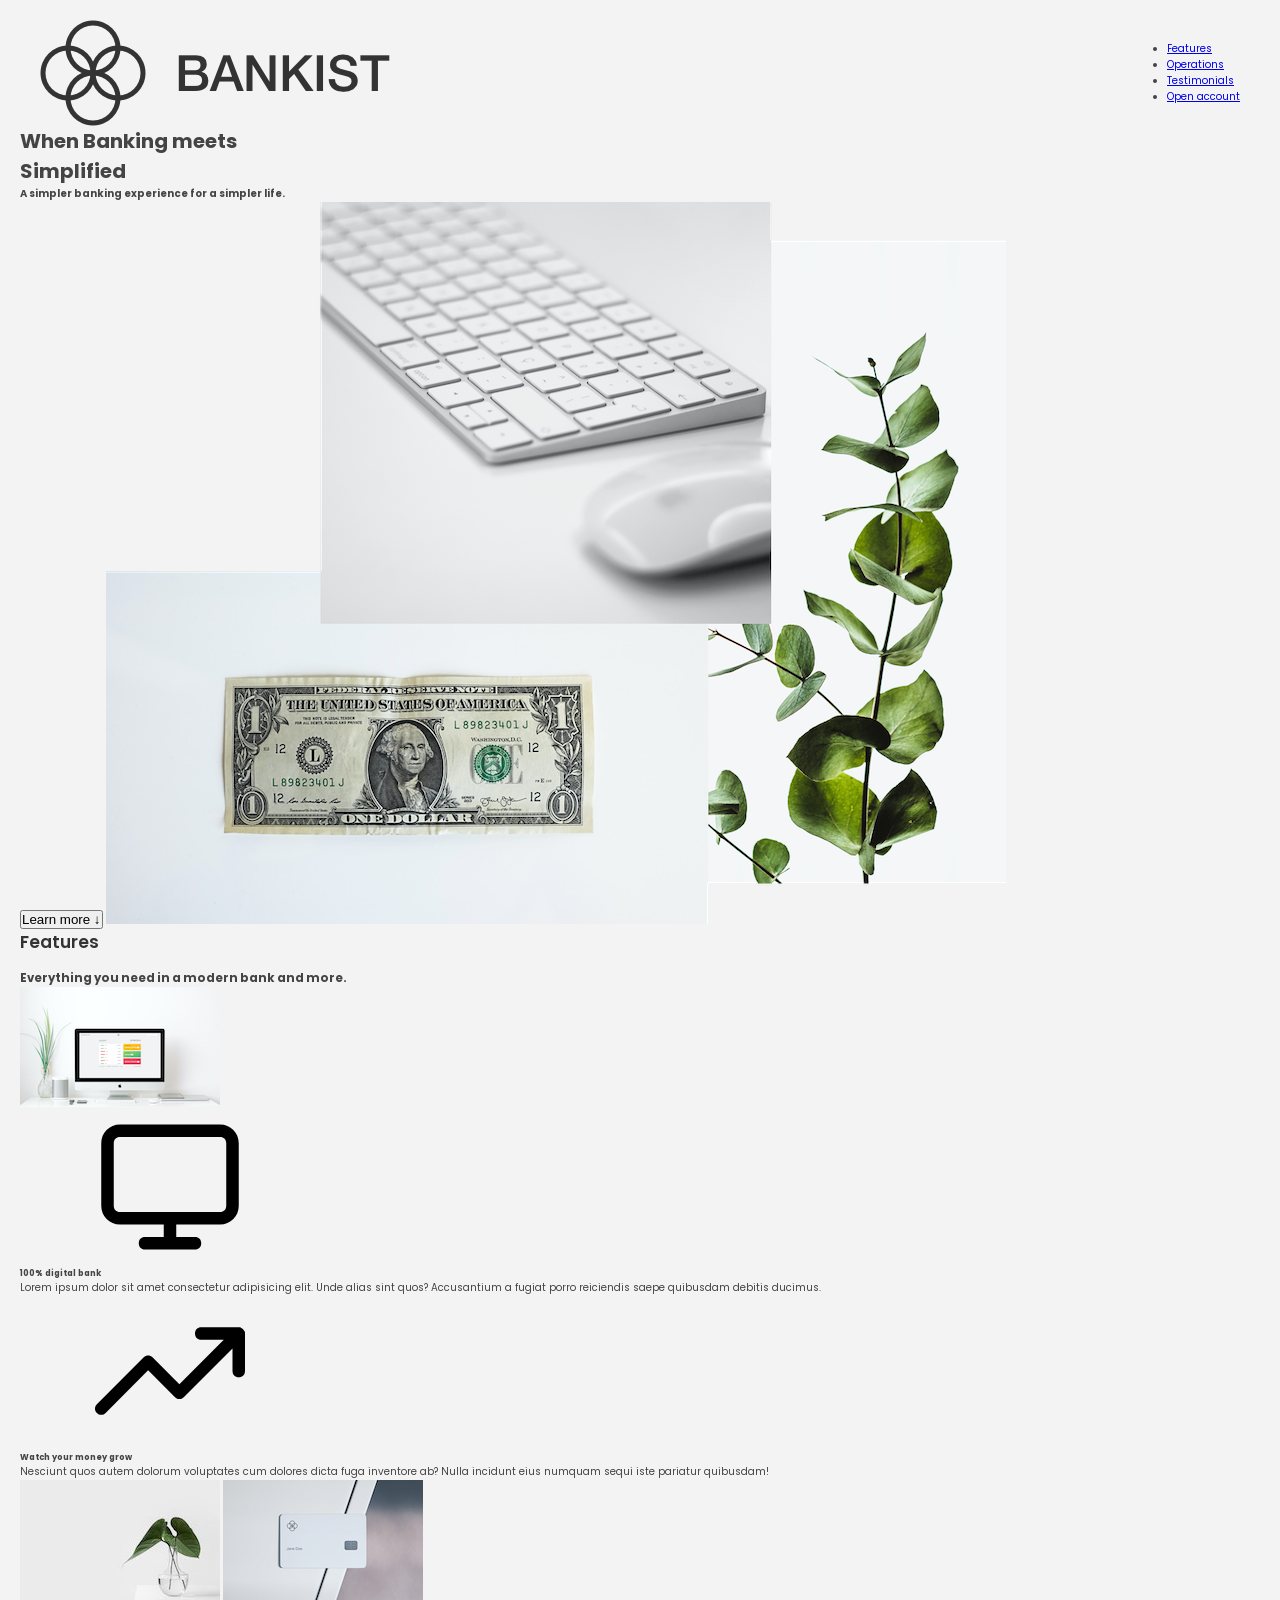
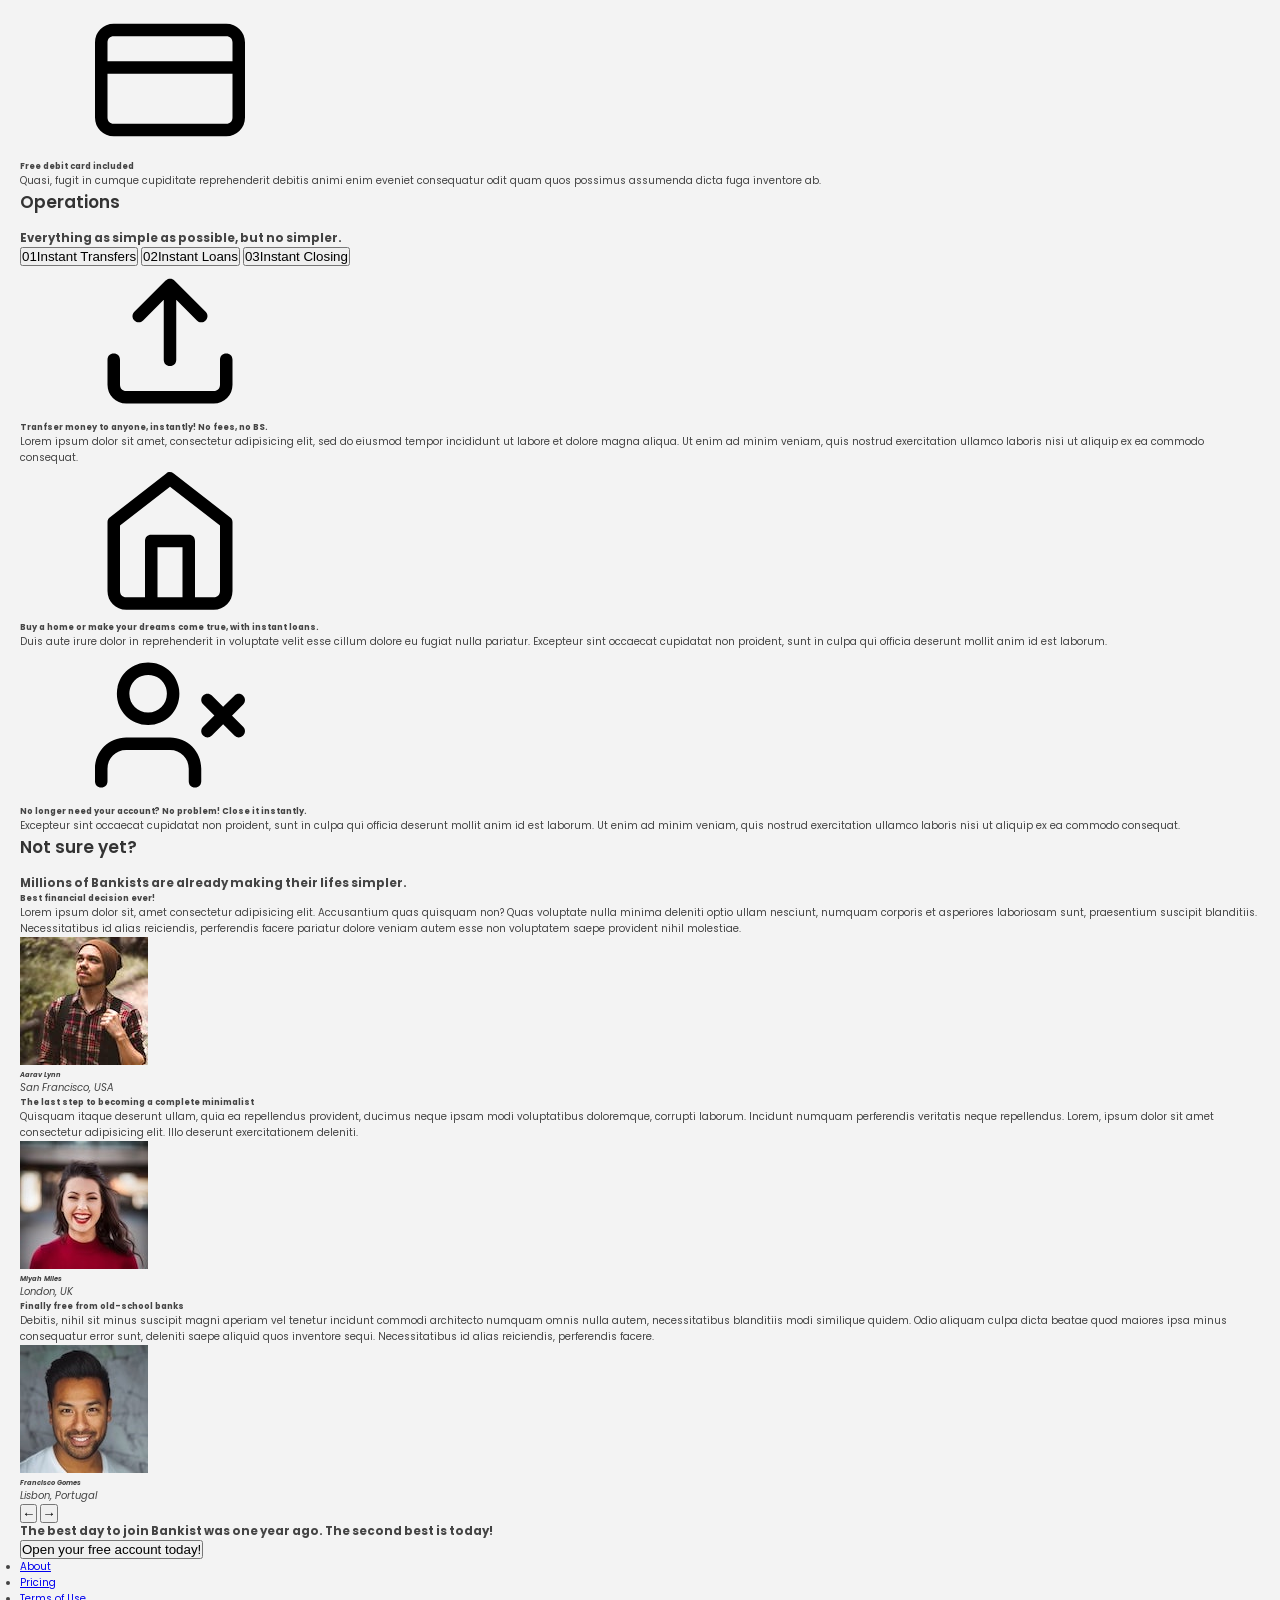
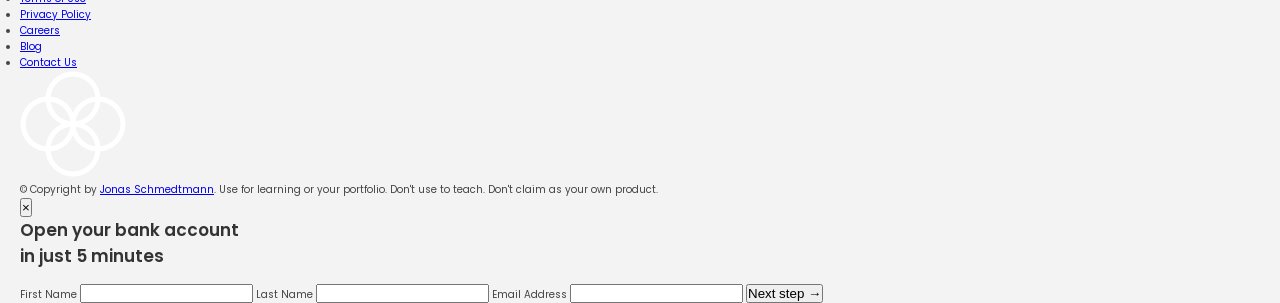
==== index.html @ 1730e64a "Landing Page generated" ====
<!DOCTYPE html>
<html lang="en">
    <head>
        <meta charset="UTF-8" />
        <meta name="viewport" content="width=device-width, initial-scale=1.0" />
        <meta http-equiv="X-UA-Compatible" content="ie=edge" />
        <link rel="shortcut icon" type="image/png" href="img/icon.png" />

        <link
            href="https://fonts.googleapis.com/css?family=Poppins:300,400,500,600&display=swap"
            rel="stylesheet"
        />
        <link rel="stylesheet" href="style.css" />
        <title>Bankist | Banking, Simplified</title>
        <script defer src="script.js"></script>
    </head>
    <body>
        <header class="header">
            <nav class="nav">
                <img
                    src="img/logo.png"
                    alt="Bankist logo"
                    class="nav__logo"
                    id="logo"
                />
                <ul class="nav__links">
                    <li class="nav__item">
                        <a class="nav__link" href="#section--1">Features</a>
                    </li>
                    <li class="nav__item">
                        <a class="nav__link" href="#section--2">Operations</a>
                    </li>
                    <li class="nav__item">
                        <a class="nav__link" href="#section--3">Testimonials</a>
                    </li>
                    <li class="nav__item">
                        <a
                            class="nav__link nav__link--btn btn--show-modal"
                            href="#"
                            >Open account</a
                        >
                    </li>
                </ul>
            </nav>

            <div class="header__title">
                <h1>
                    When
                    <!-- Green highlight effect -->
                    <span class="highlight">Banking</span>
                    meets<br />
                    <span class="highlight">Simplified</span>
                </h1>
                <h4>A simpler banking experience for a simpler life.</h4>
                <button class="btn--text btn--scroll-to">
                    Learn more &DownArrow;
                </button>
                <img
                    src="img/hero.png"
                    class="header__img"
                    alt="Minimalist bank items"
                />
            </div>
        </header>

        <section class="section" id="section--1">
            <div class="section__title">
                <h2 class="section__description">Features</h2>
                <h3 class="section__header">
                    Everything you need in a modern bank and more.
                </h3>
            </div>

            <div class="features">
                <img
                    src="img/digital-lazy.jpg"
                    data-src="img/digital.jpg"
                    alt="Computer"
                    class="features__img lazy-img"
                />
                <div class="features__feature">
                    <div class="features__icon">
                        <svg>
                            <use xlink:href="img/icons.svg#icon-monitor"></use>
                        </svg>
                    </div>
                    <h5 class="features__header">100% digital bank</h5>
                    <p>
                        Lorem ipsum dolor sit amet consectetur adipisicing elit.
                        Unde alias sint quos? Accusantium a fugiat porro
                        reiciendis saepe quibusdam debitis ducimus.
                    </p>
                </div>

                <div class="features__feature">
                    <div class="features__icon">
                        <svg>
                            <use
                                xlink:href="img/icons.svg#icon-trending-up"
                            ></use>
                        </svg>
                    </div>
                    <h5 class="features__header">Watch your money grow</h5>
                    <p>
                        Nesciunt quos autem dolorum voluptates cum dolores dicta
                        fuga inventore ab? Nulla incidunt eius numquam sequi
                        iste pariatur quibusdam!
                    </p>
                </div>
                <img
                    src="img/grow-lazy.jpg"
                    data-src="img/grow.jpg"
                    alt="Plant"
                    class="features__img lazy-img"
                />

                <img
                    src="img/card-lazy.jpg"
                    data-src="img/card.jpg"
                    alt="Credit card"
                    class="features__img lazy-img"
                />
                <div class="features__feature">
                    <div class="features__icon">
                        <svg>
                            <use
                                xlink:href="img/icons.svg#icon-credit-card"
                            ></use>
                        </svg>
                    </div>
                    <h5 class="features__header">Free debit card included</h5>
                    <p>
                        Quasi, fugit in cumque cupiditate reprehenderit debitis
                        animi enim eveniet consequatur odit quam quos possimus
                        assumenda dicta fuga inventore ab.
                    </p>
                </div>
            </div>
        </section>

        <section class="section" id="section--2">
            <div class="section__title">
                <h2 class="section__description">Operations</h2>
                <h3 class="section__header">
                    Everything as simple as possible, but no simpler.
                </h3>
            </div>

            <div class="operations">
                <div class="operations__tab-container">
                    <button
                        class="btn operations__tab operations__tab--1 operations__tab--active"
                        data-tab="1"
                    >
                        <span>01</span>Instant Transfers
                    </button>
                    <button
                        class="btn operations__tab operations__tab--2"
                        data-tab="2"
                    >
                        <span>02</span>Instant Loans
                    </button>
                    <button
                        class="btn operations__tab operations__tab--3"
                        data-tab="3"
                    >
                        <span>03</span>Instant Closing
                    </button>
                </div>
                <div
                    class="operations__content operations__content--1 operations__content--active"
                >
                    <div class="operations__icon operations__icon--1">
                        <svg>
                            <use xlink:href="img/icons.svg#icon-upload"></use>
                        </svg>
                    </div>
                    <h5 class="operations__header">
                        Tranfser money to anyone, instantly! No fees, no BS.
                    </h5>
                    <p>
                        Lorem ipsum dolor sit amet, consectetur adipisicing
                        elit, sed do eiusmod tempor incididunt ut labore et
                        dolore magna aliqua. Ut enim ad minim veniam, quis
                        nostrud exercitation ullamco laboris nisi ut aliquip ex
                        ea commodo consequat.
                    </p>
                </div>

                <div class="operations__content operations__content--2">
                    <div class="operations__icon operations__icon--2">
                        <svg>
                            <use xlink:href="img/icons.svg#icon-home"></use>
                        </svg>
                    </div>
                    <h5 class="operations__header">
                        Buy a home or make your dreams come true, with instant
                        loans.
                    </h5>
                    <p>
                        Duis aute irure dolor in reprehenderit in voluptate
                        velit esse cillum dolore eu fugiat nulla pariatur.
                        Excepteur sint occaecat cupidatat non proident, sunt in
                        culpa qui officia deserunt mollit anim id est laborum.
                    </p>
                </div>

                <div class="operations__content operations__content--3">
                    <div class="operations__icon operations__icon--3">
                        <svg>
                            <use xlink:href="img/icons.svg#icon-user-x"></use>
                        </svg>
                    </div>
                    <h5 class="operations__header">
                        No longer need your account? No problem! Close it
                        instantly.
                    </h5>
                    <p>
                        Excepteur sint occaecat cupidatat non proident, sunt in
                        culpa qui officia deserunt mollit anim id est laborum.
                        Ut enim ad minim veniam, quis nostrud exercitation
                        ullamco laboris nisi ut aliquip ex ea commodo consequat.
                    </p>
                </div>
            </div>
        </section>

        <section class="section" id="section--3">
            <div class="section__title section__title--testimonials">
                <h2 class="section__description">Not sure yet?</h2>
                <h3 class="section__header">
                    Millions of Bankists are already making their lifes simpler.
                </h3>
            </div>

            <div class="slider">
                <div class="slide slide--1">
                    <div class="testimonial">
                        <h5 class="testimonial__header">
                            Best financial decision ever!
                        </h5>
                        <blockquote class="testimonial__text">
                            Lorem ipsum dolor sit, amet consectetur adipisicing
                            elit. Accusantium quas quisquam non? Quas voluptate
                            nulla minima deleniti optio ullam nesciunt, numquam
                            corporis et asperiores laboriosam sunt, praesentium
                            suscipit blanditiis. Necessitatibus id alias
                            reiciendis, perferendis facere pariatur dolore
                            veniam autem esse non voluptatem saepe provident
                            nihil molestiae.
                        </blockquote>
                        <address class="testimonial__author">
                            <img
                                src="img/user-1.jpg"
                                alt=""
                                class="testimonial__photo"
                            />
                            <h6 class="testimonial__name">Aarav Lynn</h6>
                            <p class="testimonial__location">
                                San Francisco, USA
                            </p>
                        </address>
                    </div>
                </div>

                <div class="slide slide--2">
                    <div class="testimonial">
                        <h5 class="testimonial__header">
                            The last step to becoming a complete minimalist
                        </h5>
                        <blockquote class="testimonial__text">
                            Quisquam itaque deserunt ullam, quia ea repellendus
                            provident, ducimus neque ipsam modi voluptatibus
                            doloremque, corrupti laborum. Incidunt numquam
                            perferendis veritatis neque repellendus. Lorem,
                            ipsum dolor sit amet consectetur adipisicing elit.
                            Illo deserunt exercitationem deleniti.
                        </blockquote>
                        <address class="testimonial__author">
                            <img
                                src="img/user-2.jpg"
                                alt=""
                                class="testimonial__photo"
                            />
                            <h6 class="testimonial__name">Miyah Miles</h6>
                            <p class="testimonial__location">London, UK</p>
                        </address>
                    </div>
                </div>

                <div class="slide slide--3">
                    <div class="testimonial">
                        <h5 class="testimonial__header">
                            Finally free from old-school banks
                        </h5>
                        <blockquote class="testimonial__text">
                            Debitis, nihil sit minus suscipit magni aperiam vel
                            tenetur incidunt commodi architecto numquam omnis
                            nulla autem, necessitatibus blanditiis modi
                            similique quidem. Odio aliquam culpa dicta beatae
                            quod maiores ipsa minus consequatur error sunt,
                            deleniti saepe aliquid quos inventore sequi.
                            Necessitatibus id alias reiciendis, perferendis
                            facere.
                        </blockquote>
                        <address class="testimonial__author">
                            <img
                                src="img/user-3.jpg"
                                alt=""
                                class="testimonial__photo"
                            />
                            <h6 class="testimonial__name">Francisco Gomes</h6>
                            <p class="testimonial__location">
                                Lisbon, Portugal
                            </p>
                        </address>
                    </div>
                </div>

                <!-- <div class="slide"><img src="img/img-1.jpg" alt="Photo 1" /></div>
        <div class="slide"><img src="img/img-2.jpg" alt="Photo 2" /></div>
        <div class="slide"><img src="img/img-3.jpg" alt="Photo 3" /></div>
        <div class="slide"><img src="img/img-4.jpg" alt="Photo 4" /></div> -->
                <button class="slider__btn slider__btn--left">&larr;</button>
                <button class="slider__btn slider__btn--right">&rarr;</button>
                <div class="dots"></div>
            </div>
        </section>

        <section class="section section--sign-up">
            <div class="section__title">
                <h3 class="section__header">
                    The best day to join Bankist was one year ago. The second
                    best is today!
                </h3>
            </div>
            <button class="btn btn--show-modal">
                Open your free account today!
            </button>
        </section>

        <footer class="footer">
            <ul class="footer__nav">
                <li class="footer__item">
                    <a class="footer__link" href="#">About</a>
                </li>
                <li class="footer__item">
                    <a class="footer__link" href="#">Pricing</a>
                </li>
                <li class="footer__item">
                    <a class="footer__link" href="#">Terms of Use</a>
                </li>
                <li class="footer__item">
                    <a class="footer__link" href="#">Privacy Policy</a>
                </li>
                <li class="footer__item">
                    <a class="footer__link" href="#">Careers</a>
                </li>
                <li class="footer__item">
                    <a class="footer__link" href="#">Blog</a>
                </li>
                <li class="footer__item">
                    <a class="footer__link" href="#">Contact Us</a>
                </li>
            </ul>
            <img src="img/icon.png" alt="Logo" class="footer__logo" />
            <p class="footer__copyright">
                &copy; Copyright by
                <a
                    class="footer__link twitter-link"
                    target="_blank"
                    href="https://twitter.com/jonasschmedtman"
                    >Jonas Schmedtmann</a
                >. Use for learning or your portfolio. Don't use to teach. Don't
                claim as your own product.
            </p>
        </footer>

        <div class="modal hidden">
            <button class="btn--close-modal">&times;</button>
            <h2 class="modal__header">
                Open your bank account <br />
                in just <span class="highlight">5 minutes</span>
            </h2>
            <form class="modal__form">
                <label>First Name</label>
                <input type="text" />
                <label>Last Name</label>
                <input type="text" />
                <label>Email Address</label>
                <input type="email" />
                <button class="btn">Next step &rarr;</button>
            </form>
        </div>
        <div class="overlay hidden"></div>
    </body>
</html>
---- style.css ----
* {
    margin: 0;
    padding: 0;
    box-sizing: inherit;
}

html {
    font-size: 62.5%;
    box-sizing: border-box;
}

body {
    font-family: "Poppins", sans-serif;
    color: #444;
    background-color: #f3f3f3;
    height: 100vh;
    padding: 2rem;
}

nav {
    display: flex;
    justify-content: space-between;
    align-items: center;
    padding: 0 2rem;
}

.welcome {
    font-size: 1.9rem;
    font-weight: 500;
}

.logo {
    height: 5.25rem;
}

.login {
    display: flex;
}

.login__input {
    border: none;
    padding: 0.5rem 2rem;
    font-size: 1.6rem;
    font-family: inherit;
    text-align: center;
    width: 12rem;
    border-radius: 10rem;
    margin-right: 1rem;
    color: inherit;
    border: 1px solid #fff;
    transition: all 0.3s;
}

.login__input:focus {
    outline: none;
    border: 1px solid #ccc;
}

.login__input::placeholder {
    color: #bbb;
}

.login__btn {
    border: none;
    background: none;
    font-size: 2.2rem;
    color: inherit;
    cursor: pointer;
    transition: all 0.3s;
}

.login__btn:hover,
.login__btn:focus,
.btn--sort:hover,
.btn--sort:focus {
    outline: none;
    color: #777;
}

/* MAIN */
.app {
    position: relative;
    max-width: 100rem;
    margin: 4rem auto;
    display: grid;
    grid-template-columns: 4fr 3fr;
    grid-template-rows: auto repeat(3, 15rem) auto;
    gap: 2rem;

    /* NOTE This creates the fade in/out anumation */
    opacity: 0;
    transition: all 1s;
}

.balance {
    grid-column: 1 / span 2;
    display: flex;
    align-items: flex-end;
    justify-content: space-between;
    margin-bottom: 2rem;
}

.balance__label {
    font-size: 2.2rem;
    font-weight: 500;
    margin-bottom: -0.2rem;
}

.balance__date {
    font-size: 1.4rem;
    color: #888;
}

.balance__value {
    font-size: 4.5rem;
    font-weight: 400;
}

/* MOVEMENTS */
.movements {
    grid-row: 2 / span 3;
    background-color: #fff;
    border-radius: 1rem;
    overflow: scroll;
}

.movements__row {
    padding: 2.25rem 4rem;
    display: flex;
    align-items: center;
    border-bottom: 1px solid #eee;
}

.movements__type {
    font-size: 1.1rem;
    text-transform: uppercase;
    font-weight: 500;
    color: #fff;
    padding: 0.1rem 1rem;
    border-radius: 10rem;
    margin-right: 2rem;
}

.movements__date {
    font-size: 1.1rem;
    text-transform: uppercase;
    font-weight: 500;
    color: #666;
}

.movements__type--deposit {
    background-image: linear-gradient(to top left, #39b385, #9be15d);
}

.movements__type--withdrawal {
    background-image: linear-gradient(to top left, #e52a5a, #ff585f);
}

.movements__value {
    font-size: 1.7rem;
    margin-left: auto;
}

/* SUMMARY */
.summary {
    grid-row: 5 / 6;
    display: flex;
    align-items: baseline;
    padding: 0 0.3rem;
    margin-top: 1rem;
}

.summary__label {
    font-size: 1.2rem;
    font-weight: 500;
    text-transform: uppercase;
    margin-right: 0.8rem;
}

.summary__value {
    font-size: 2.2rem;
    margin-right: 2.5rem;
}

.summary__value--in,
.summary__value--interest {
    color: #66c873;
}

.summary__value--out {
    color: #f5465d;
}

.btn--sort {
    margin-left: auto;
    border: none;
    background: none;
    font-size: 1.3rem;
    font-weight: 500;
    cursor: pointer;
}

/* OPERATIONS */
.operation {
    border-radius: 1rem;
    padding: 3rem 4rem;
    color: #333;
}

.operation--transfer {
    background-image: linear-gradient(to top left, #ffb003, #ffcb03);
}

.operation--loan {
    background-image: linear-gradient(to top left, #39b385, #9be15d);
}

.operation--close {
    background-image: linear-gradient(to top left, #e52a5a, #ff585f);
}

h2 {
    margin-bottom: 1.5rem;
    font-size: 1.7rem;
    font-weight: 600;
    color: #333;
}

.form {
    display: grid;
    grid-template-columns: 2.5fr 2.5fr 1fr;
    grid-template-rows: auto auto;
    gap: 0.4rem 1rem;
}

/* Exceptions for interst */
.form.form--loan {
    grid-template-columns: 2.5fr 1fr 2.5fr;
}
.form__label--loan {
    grid-row: 2;
}
/* End exceptions */

.form__input {
    width: 100%;
    border: none;
    background-color: rgba(255, 255, 255, 0.4);
    font-family: inherit;
    font-size: 1.5rem;
    text-align: center;
    color: #333;
    padding: 0.3rem 1rem;
    border-radius: 0.7rem;
    transition: all 0.3s;
}

.form__input:focus {
    outline: none;
    background-color: rgba(255, 255, 255, 0.6);
}

.form__label {
    font-size: 1.3rem;
    text-align: center;
}

.form__btn {
    border: none;
    border-radius: 0.7rem;
    font-size: 1.8rem;
    background-color: #fff;
    cursor: pointer;
    transition: all 0.3s;
}

.form__btn:focus {
    outline: none;
    background-color: rgba(255, 255, 255, 0.8);
}

.logout-timer {
    padding: 0 0.3rem;
    margin-top: 1.9rem;
    text-align: right;
    font-size: 1.25rem;
}

.timer {
    font-weight: 600;
}
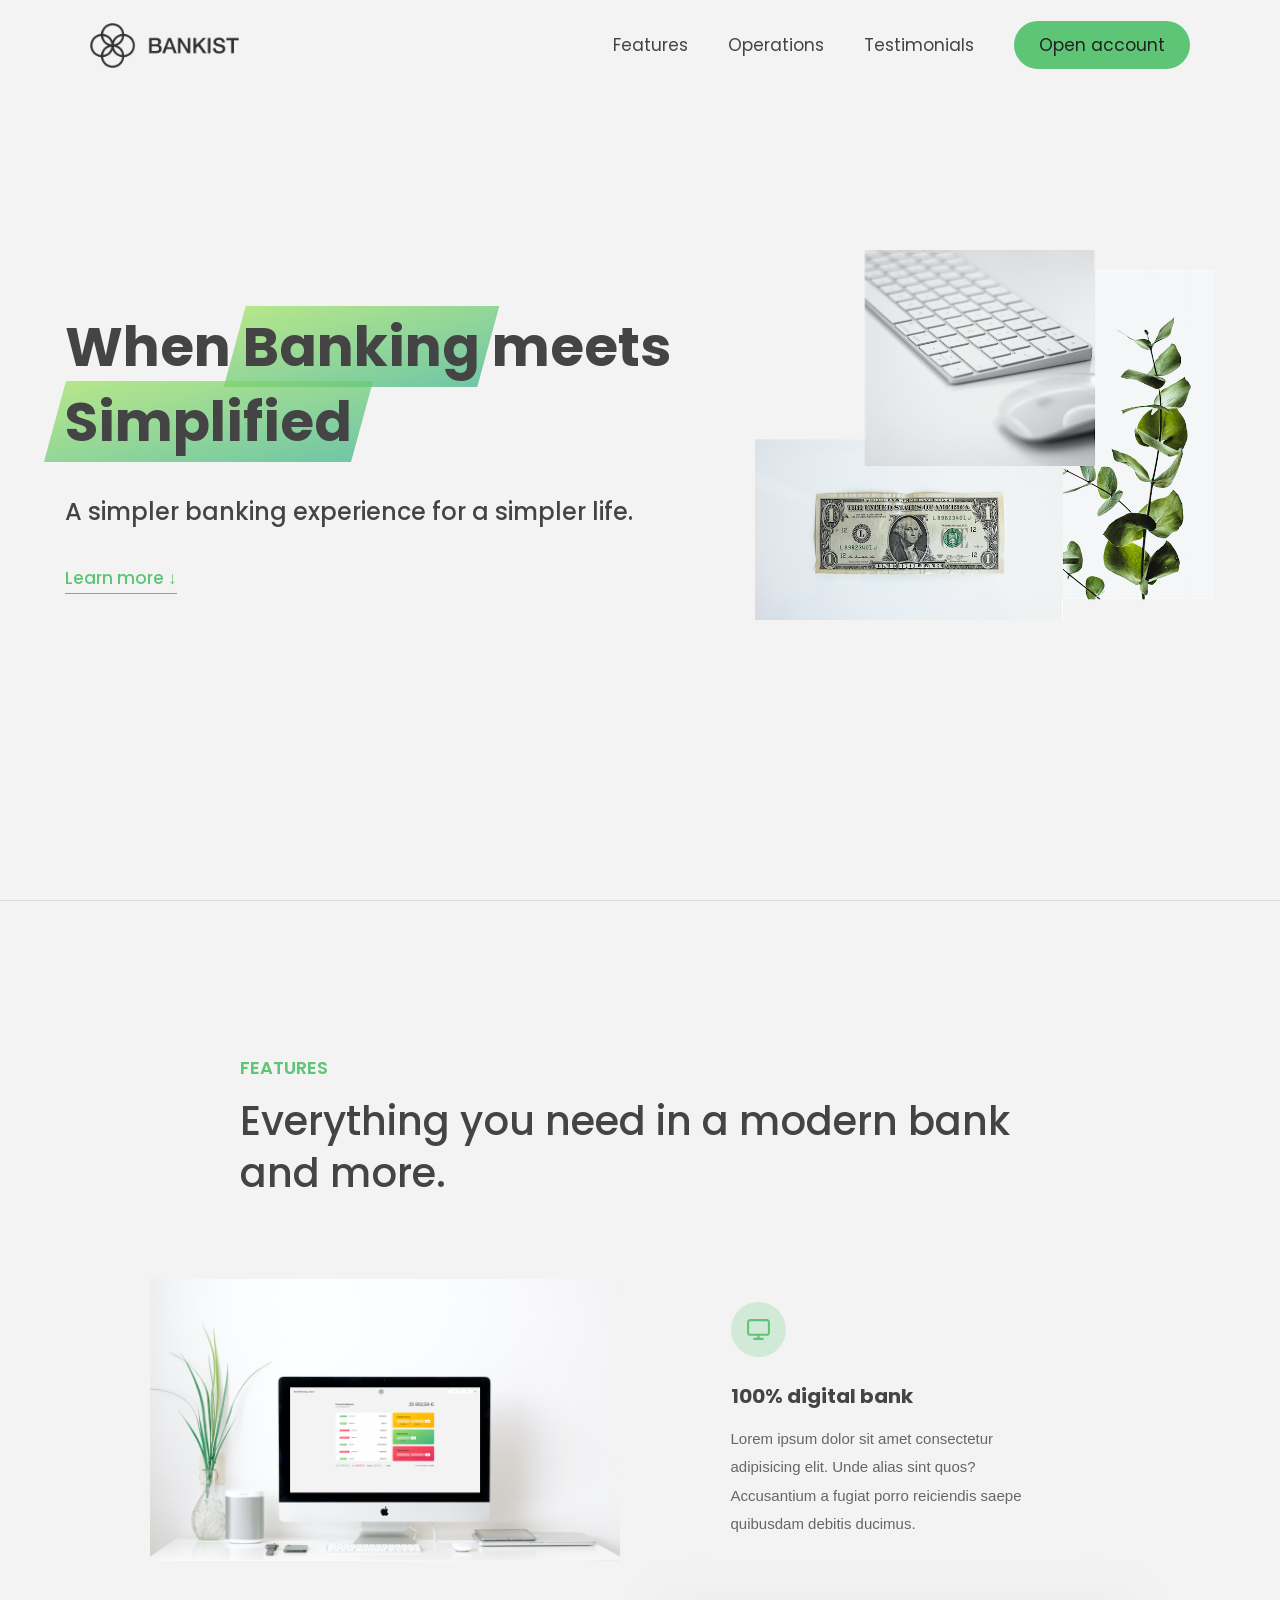
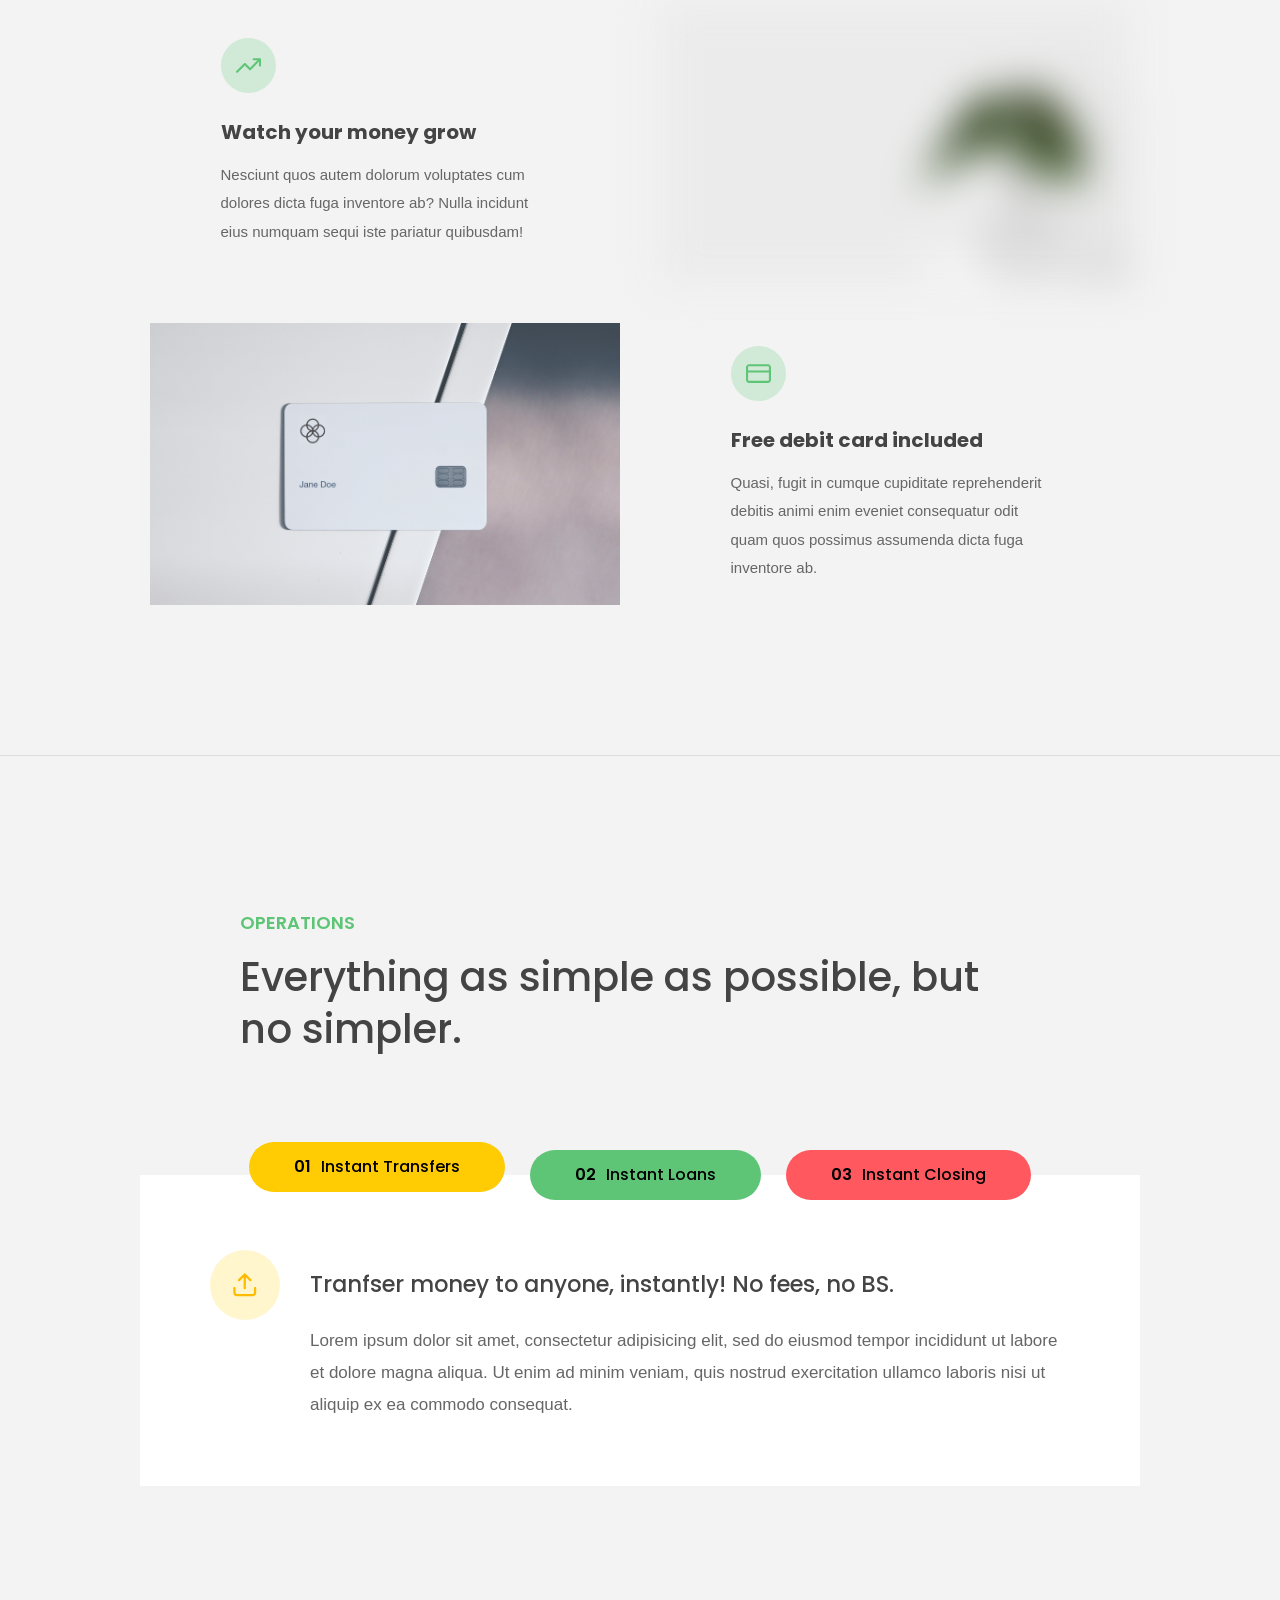
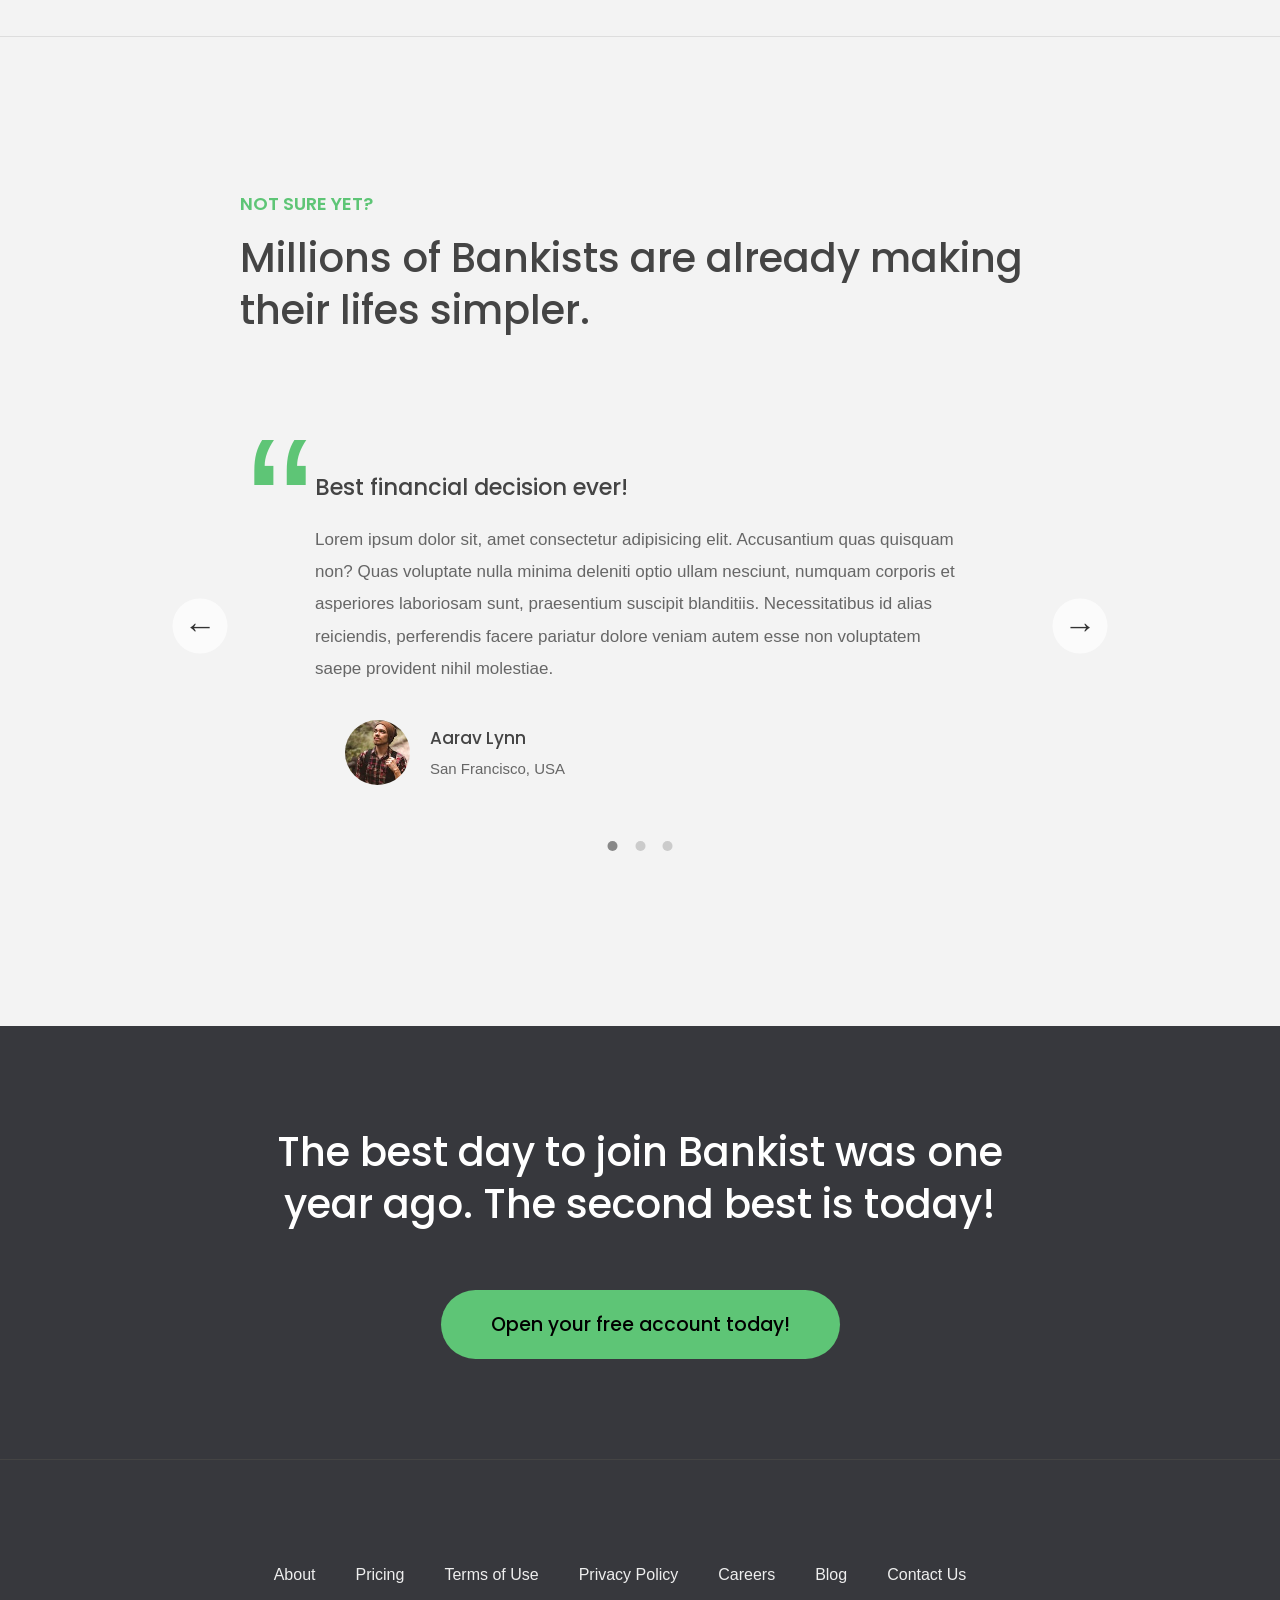
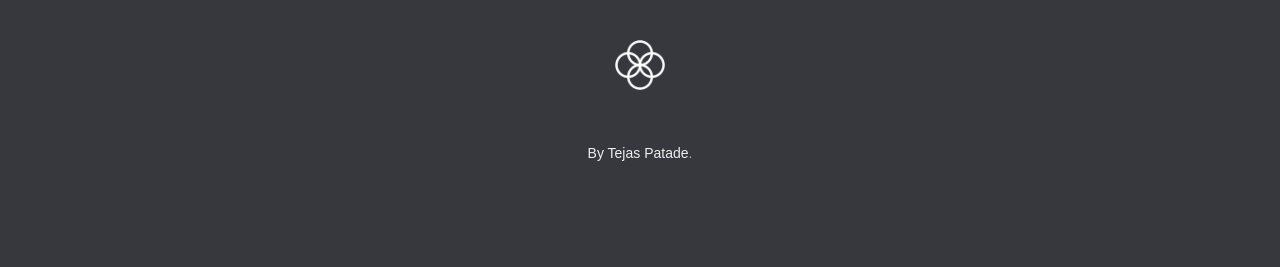
==== commit c6c83f00: "Styles & Js Added" ====
--- a/index.html
+++ b/index.html
@@ -317,10 +317,6 @@
                     </div>
                 </div>
 
-                <!-- <div class="slide"><img src="img/img-1.jpg" alt="Photo 1" /></div>
-        <div class="slide"><img src="img/img-2.jpg" alt="Photo 2" /></div>
-        <div class="slide"><img src="img/img-3.jpg" alt="Photo 3" /></div>
-        <div class="slide"><img src="img/img-4.jpg" alt="Photo 4" /></div> -->
                 <button class="slider__btn slider__btn--left">&larr;</button>
                 <button class="slider__btn slider__btn--right">&rarr;</button>
                 <div class="dots"></div>
@@ -342,37 +338,35 @@
         <footer class="footer">
             <ul class="footer__nav">
                 <li class="footer__item">
-                    <a class="footer__link" href="#">About</a>
-                </li>
-                <li class="footer__item">
-                    <a class="footer__link" href="#">Pricing</a>
-                </li>
-                <li class="footer__item">
-                    <a class="footer__link" href="#">Terms of Use</a>
-                </li>
-                <li class="footer__item">
-                    <a class="footer__link" href="#">Privacy Policy</a>
-                </li>
-                <li class="footer__item">
-                    <a class="footer__link" href="#">Careers</a>
-                </li>
-                <li class="footer__item">
-                    <a class="footer__link" href="#">Blog</a>
-                </li>
-                <li class="footer__item">
-                    <a class="footer__link" href="#">Contact Us</a>
+                    <a class="footer__link" href="">About</a>
+                </li>
+                <li class="footer__item">
+                    <a class="footer__link" href="">Pricing</a>
+                </li>
+                <li class="footer__item">
+                    <a class="footer__link" href="">Terms of Use</a>
+                </li>
+                <li class="footer__item">
+                    <a class="footer__link" href="">Privacy Policy</a>
+                </li>
+                <li class="footer__item">
+                    <a class="footer__link" href="">Careers</a>
+                </li>
+                <li class="footer__item">
+                    <a class="footer__link" href="">Blog</a>
+                </li>
+                <li class="footer__item">
+                    <a class="footer__link" href="">Contact Us</a>
                 </li>
             </ul>
             <img src="img/icon.png" alt="Logo" class="footer__logo" />
             <p class="footer__copyright">
-                &copy; Copyright by
                 <a
                     class="footer__link twitter-link"
                     target="_blank"
-                    href="https://twitter.com/jonasschmedtman"
-                    >Jonas Schmedtmann</a
-                >. Use for learning or your portfolio. Don't use to teach. Don't
-                claim as your own product.
+                    href="https://twitter.com/tejaspatade1"
+                    >By Tejas Patade</a
+                >.
             </p>
         </footer>
 
@@ -382,7 +376,7 @@
                 Open your bank account <br />
                 in just <span class="highlight">5 minutes</span>
             </h2>
-            <form class="modal__form">
+            <form class="modal__form" action="bankify.html">
                 <label>First Name</label>
                 <input type="text" />
                 <label>Last Name</label>
--- a/style.css
+++ b/style.css
@@ -1,3 +1,19 @@
+/* The page is NOT responsive. You can implement responsiveness yourself if you wanna have some fun 😃 */
+
+:root {
+    --color-primary: #5ec576;
+    --color-secondary: #ffcb03;
+    --color-tertiary: #ff585f;
+    --color-primary-darker: #4bbb7d;
+    --color-secondary-darker: #ffbb00;
+    --color-tertiary-darker: #fd424b;
+    --color-primary-opacity: #5ec5763a;
+    --color-secondary-opacity: #ffcd0331;
+    --color-tertiary-opacity: #ff58602d;
+    --gradient-primary: linear-gradient(to top left, #39b385, #9be15d);
+    --gradient-secondary: linear-gradient(to top left, #ffb003, #ffcb03);
+}
+
 * {
     margin: 0;
     padding: 0;
@@ -11,281 +27,649 @@
 
 body {
     font-family: "Poppins", sans-serif;
+    font-weight: 300;
     color: #444;
+    line-height: 1.9;
     background-color: #f3f3f3;
-    height: 100vh;
-    padding: 2rem;
-}
-
-nav {
-    display: flex;
-    justify-content: space-between;
-    align-items: center;
-    padding: 0 2rem;
-}
-
-.welcome {
-    font-size: 1.9rem;
-    font-weight: 500;
-}
-
-.logo {
-    height: 5.25rem;
-}
-
-.login {
-    display: flex;
-}
-
-.login__input {
-    border: none;
-    padding: 0.5rem 2rem;
+}
+
+/* GENERAL ELEMENTS */
+.section {
+    padding: 15rem 3rem;
+    border-top: 1px solid #ddd;
+
+    transition: transform 1s, opacity 1s;
+}
+
+.section--hidden {
+    opacity: 0;
+    transform: translateY(8rem);
+}
+
+.section__title {
+    max-width: 80rem;
+    margin: 0 auto 8rem auto;
+}
+
+.section__description {
+    font-size: 1.8rem;
+    font-weight: 600;
+    text-transform: uppercase;
+    color: var(--color-primary);
+    margin-bottom: 1rem;
+}
+
+.section__header {
+    font-size: 4rem;
+    line-height: 1.3;
+    font-weight: 500;
+}
+
+.btn {
+    display: inline-block;
+    background-color: var(--color-primary);
     font-size: 1.6rem;
     font-family: inherit;
+    font-weight: 500;
+    border: none;
+    padding: 1.25rem 4.5rem;
+    border-radius: 10rem;
+    cursor: pointer;
+    transition: all 0.3s;
+}
+
+.btn:hover {
+    background-color: var(--color-primary-darker);
+}
+
+.btn--text {
+    display: inline-block;
+    background: none;
+    font-size: 1.7rem;
+    font-family: inherit;
+    font-weight: 500;
+    color: var(--color-primary);
+    border: none;
+    border-bottom: 1px solid currentColor;
+    padding-bottom: 2px;
+    cursor: pointer;
+    transition: all 0.3s;
+}
+
+p {
+    color: #666;
+}
+
+/* This is BAD for accessibility! Don't do in the real world! */
+button:focus {
+    outline: none;
+}
+
+img {
+    transition: filter 0.5s;
+}
+
+.lazy-img {
+    filter: blur(20px);
+}
+
+/* NAVIGATION */
+.nav {
+    display: flex;
+    justify-content: space-between;
+    align-items: center;
+    height: 9rem;
+    width: 100%;
+    padding: 0 6rem;
+    z-index: 100;
+}
+
+/* nav and stickly class at the same time */
+.nav.sticky {
+    position: fixed;
+    background-color: rgba(255, 255, 255, 0.95);
+}
+
+.nav__logo {
+    height: 4.5rem;
+    transition: all 0.3s;
+}
+
+.nav__links {
+    display: flex;
+    align-items: center;
+    list-style: none;
+}
+
+.nav__item {
+    margin-left: 4rem;
+}
+
+.nav__link:link,
+.nav__link:visited {
+    font-size: 1.7rem;
+    font-weight: 400;
+    color: inherit;
+    text-decoration: none;
+    display: block;
+    transition: all 0.3s;
+}
+
+.nav__link--btn:link,
+.nav__link--btn:visited {
+    padding: 0.8rem 2.5rem;
+    border-radius: 3rem;
+    background-color: var(--color-primary);
+    color: #222;
+}
+
+.nav__link--btn:hover,
+.nav__link--btn:active {
+    color: inherit;
+    background-color: var(--color-primary-darker);
+    color: #333;
+}
+
+/* HEADER */
+.header {
+    padding: 0 3rem;
+    height: 100vh;
+    display: flex;
+    flex-direction: column;
+    align-items: center;
+}
+
+.header__title {
+    flex: 1;
+
+    max-width: 115rem;
+    display: grid;
+    grid-template-columns: 3fr 2fr;
+    row-gap: 3rem;
+    align-content: center;
+    justify-content: center;
+
+    align-items: start;
+    justify-items: start;
+}
+
+h1 {
+    font-size: 5.5rem;
+    line-height: 1.35;
+}
+
+h4 {
+    font-size: 2.4rem;
+    font-weight: 500;
+}
+
+.header__img {
+    width: 100%;
+    grid-column: 2 / 3;
+    grid-row: 1 / span 4;
+    transform: translateY(-6rem);
+}
+
+.highlight {
+    position: relative;
+}
+
+.highlight::after {
+    display: block;
+    content: "";
+    position: absolute;
+    bottom: 0;
+    left: 0;
+    height: 100%;
+    width: 100%;
+    z-index: -1;
+    opacity: 0.7;
+    transform: scale(1.07, 1.05) skewX(-15deg);
+    background-image: var(--gradient-primary);
+}
+
+/* FEATURES */
+.features {
+    display: grid;
+    grid-template-columns: 1fr 1fr;
+    gap: 4rem;
+    margin: 0 12rem;
+}
+
+.features__img {
+    width: 100%;
+}
+
+.features__feature {
+    align-self: center;
+    justify-self: center;
+    width: 70%;
+    font-size: 1.5rem;
+}
+
+.features__icon {
+    display: flex;
+    align-items: center;
+    justify-content: center;
+    background-color: var(--color-primary-opacity);
+    height: 5.5rem;
+    width: 5.5rem;
+    border-radius: 50%;
+    margin-bottom: 2rem;
+}
+
+.features__icon svg {
+    height: 2.5rem;
+    width: 2.5rem;
+    fill: var(--color-primary);
+}
+
+.features__header {
+    font-size: 2rem;
+    margin-bottom: 1rem;
+}
+
+/* OPERATIONS */
+.operations {
+    max-width: 100rem;
+    margin: 12rem auto 0 auto;
+
+    background-color: #fff;
+}
+
+.operations__tab-container {
+    display: flex;
+    justify-content: center;
+}
+
+.operations__tab {
+    margin-right: 2.5rem;
+    transform: translateY(-50%);
+}
+
+.operations__tab span {
+    margin-right: 1rem;
+    font-weight: 600;
+    display: inline-block;
+}
+
+.operations__tab--1 {
+    background-color: var(--color-secondary);
+}
+
+.operations__tab--1:hover {
+    background-color: var(--color-secondary-darker);
+}
+
+.operations__tab--3 {
+    background-color: var(--color-tertiary);
+    margin: 0;
+}
+
+.operations__tab--3:hover {
+    background-color: var(--color-tertiary-darker);
+}
+
+.operations__tab--active {
+    transform: translateY(-66%);
+}
+
+.operations__content {
+    display: none;
+
+    /* JUST PRESENTATIONAL */
+    font-size: 1.7rem;
+    padding: 2.5rem 7rem 6.5rem 7rem;
+}
+
+.operations__content--active {
+    display: grid;
+    grid-template-columns: 7rem 1fr;
+    column-gap: 3rem;
+    row-gap: 0.5rem;
+}
+
+.operations__header {
+    font-size: 2.25rem;
+    font-weight: 500;
+    align-self: center;
+}
+
+.operations__icon {
+    display: flex;
+    align-items: center;
+    justify-content: center;
+    height: 7rem;
+    width: 7rem;
+    border-radius: 50%;
+}
+
+.operations__icon svg {
+    height: 2.75rem;
+    width: 2.75rem;
+}
+
+.operations__content p {
+    grid-column: 2;
+}
+
+.operations__icon--1 {
+    background-color: var(--color-secondary-opacity);
+}
+.operations__icon--2 {
+    background-color: var(--color-primary-opacity);
+}
+.operations__icon--3 {
+    background-color: var(--color-tertiary-opacity);
+}
+.operations__icon--1 svg {
+    fill: var(--color-secondary-darker);
+}
+.operations__icon--2 svg {
+    fill: var(--color-primary);
+}
+.operations__icon--3 svg {
+    fill: var(--color-tertiary);
+}
+
+/* SLIDER */
+.slider {
+    max-width: 100rem;
+    height: 50rem;
+    margin: 0 auto;
+    position: relative;
+
+    /* IN THE END */
+    overflow: hidden;
+}
+
+.slide {
+    position: absolute;
+    top: 0;
+    width: 100%;
+    height: 50rem;
+
+    display: flex;
+    align-items: center;
+    justify-content: center;
+
+    /* THIS creates the animation! */
+    transition: transform 1s;
+}
+
+.slide > img {
+    /* Only for images that have different size than slide */
+    width: 100%;
+    height: 100%;
+    object-fit: cover;
+}
+
+.slider__btn {
+    position: absolute;
+    top: 50%;
+    z-index: 10;
+
+    border: none;
+    background: rgba(255, 255, 255, 0.7);
+    font-family: inherit;
+    color: #333;
+    border-radius: 50%;
+    height: 5.5rem;
+    width: 5.5rem;
+    font-size: 3.25rem;
+    cursor: pointer;
+}
+
+.slider__btn--left {
+    left: 6%;
+    transform: translate(-50%, -50%);
+}
+
+.slider__btn--right {
+    right: 6%;
+    transform: translate(50%, -50%);
+}
+
+.dots {
+    position: absolute;
+    bottom: 5%;
+    left: 50%;
+    transform: translateX(-50%);
+    display: flex;
+}
+
+.dots__dot {
+    border: none;
+    background-color: #b9b9b9;
+    opacity: 0.7;
+    height: 1rem;
+    width: 1rem;
+    border-radius: 50%;
+    margin-right: 1.75rem;
+    cursor: pointer;
+    transition: all 0.5s;
+
+    /* Only necessary when overlying images */
+    /* box-shadow: 0 0.6rem 1.5rem rgba(0, 0, 0, 0.7); */
+}
+
+.dots__dot:last-child {
+    margin: 0;
+}
+
+.dots__dot--active {
+    /* background-color: #fff; */
+    background-color: #888;
+    opacity: 1;
+}
+
+/* TESTIMONIALS */
+.testimonial {
+    width: 65%;
+    position: relative;
+}
+
+.testimonial::before {
+    content: "\201C";
+    position: absolute;
+    top: -5.7rem;
+    left: -6.8rem;
+    line-height: 1;
+    font-size: 20rem;
+    font-family: inherit;
+    color: var(--color-primary);
+    z-index: -1;
+}
+
+.testimonial__header {
+    font-size: 2.25rem;
+    font-weight: 500;
+    margin-bottom: 1.5rem;
+}
+
+.testimonial__text {
+    font-size: 1.7rem;
+    margin-bottom: 3.5rem;
+    color: #666;
+}
+
+.testimonial__author {
+    margin-left: 3rem;
+    font-style: normal;
+
+    display: grid;
+    grid-template-columns: 6.5rem 1fr;
+    column-gap: 2rem;
+}
+
+.testimonial__photo {
+    grid-row: 1 / span 2;
+    width: 6.5rem;
+    border-radius: 50%;
+}
+
+.testimonial__name {
+    font-size: 1.7rem;
+    font-weight: 500;
+    align-self: end;
+    margin: 0;
+}
+
+.testimonial__location {
+    font-size: 1.5rem;
+}
+
+.section__title--testimonials {
+    margin-bottom: 4rem;
+}
+
+/* SIGNUP */
+.section--sign-up {
+    background-color: #37383d;
+    border-top: none;
+    border-bottom: 1px solid #444;
     text-align: center;
-    width: 12rem;
-    border-radius: 10rem;
-    margin-right: 1rem;
+    padding: 10rem 3rem;
+}
+
+.section--sign-up .section__header {
+    color: #fff;
+    text-align: center;
+}
+
+.section--sign-up .section__title {
+    margin-bottom: 6rem;
+}
+
+.section--sign-up .btn {
+    font-size: 1.9rem;
+    padding: 2rem 5rem;
+}
+
+/* FOOTER */
+.footer {
+    padding: 10rem 3rem;
+    background-color: #37383d;
+}
+
+.footer__nav {
+    list-style: none;
+    display: flex;
+    justify-content: center;
+    margin-bottom: 5rem;
+}
+
+.footer__item {
+    margin-right: 4rem;
+}
+
+.footer__link {
+    font-size: 1.6rem;
+    color: #eee;
+    text-decoration: none;
+}
+
+.footer__logo {
+    height: 5rem;
+    display: block;
+    margin: 0 auto;
+    margin-bottom: 5rem;
+}
+
+.footer__copyright {
+    font-size: 1.4rem;
+    color: #aaa;
+    text-align: center;
+}
+
+.footer__copyright .footer__link {
+    font-size: 1.4rem;
+}
+
+/* MODAL WINDOW */
+.modal {
+    position: fixed;
+    top: 50%;
+    left: 50%;
+    transform: translate(-50%, -50%);
+    max-width: 60rem;
+    background-color: #f3f3f3;
+    padding: 5rem 6rem;
+    box-shadow: 0 4rem 6rem rgba(0, 0, 0, 0.3);
+    z-index: 1000;
+    transition: all 0.5s;
+}
+
+.overlay {
+    position: fixed;
+    top: 0;
+    left: 0;
+    width: 100%;
+    height: 100%;
+    background-color: rgba(0, 0, 0, 0.5);
+    backdrop-filter: blur(4px);
+    z-index: 100;
+    transition: all 0.5s;
+}
+
+.modal__header {
+    font-size: 3.25rem;
+    margin-bottom: 4.5rem;
+    line-height: 1.5;
+}
+
+.modal__form {
+    margin: 0 3rem;
+    display: grid;
+    grid-template-columns: 1fr 2fr;
+    align-items: center;
+    gap: 2.5rem;
+}
+
+.modal__form label {
+    font-size: 1.7rem;
+    font-weight: 500;
+}
+
+.modal__form input {
+    font-size: 1.7rem;
+    padding: 1rem 1.5rem;
+    border: 1px solid #ddd;
+    border-radius: 0.5rem;
+}
+
+.modal__form button {
+    grid-column: 1 / span 2;
+    justify-self: center;
+    margin-top: 1rem;
+}
+
+.btn--close-modal {
+    font-family: inherit;
     color: inherit;
-    border: 1px solid #fff;
-    transition: all 0.3s;
-}
-
-.login__input:focus {
-    outline: none;
-    border: 1px solid #ccc;
-}
-
-.login__input::placeholder {
-    color: #bbb;
-}
-
-.login__btn {
+    position: absolute;
+    top: 0.5rem;
+    right: 2rem;
+    font-size: 4rem;
+    cursor: pointer;
     border: none;
     background: none;
-    font-size: 2.2rem;
-    color: inherit;
-    cursor: pointer;
-    transition: all 0.3s;
-}
-
-.login__btn:hover,
-.login__btn:focus,
-.btn--sort:hover,
-.btn--sort:focus {
-    outline: none;
-    color: #777;
-}
-
-/* MAIN */
-.app {
-    position: relative;
-    max-width: 100rem;
-    margin: 4rem auto;
-    display: grid;
-    grid-template-columns: 4fr 3fr;
-    grid-template-rows: auto repeat(3, 15rem) auto;
-    gap: 2rem;
-
-    /* NOTE This creates the fade in/out anumation */
+}
+
+.hidden {
+    visibility: hidden;
     opacity: 0;
-    transition: all 1s;
-}
-
-.balance {
-    grid-column: 1 / span 2;
-    display: flex;
-    align-items: flex-end;
-    justify-content: space-between;
-    margin-bottom: 2rem;
-}
-
-.balance__label {
-    font-size: 2.2rem;
-    font-weight: 500;
-    margin-bottom: -0.2rem;
-}
-
-.balance__date {
-    font-size: 1.4rem;
-    color: #888;
-}
-
-.balance__value {
-    font-size: 4.5rem;
+}
+
+/* COOKIE MESSAGE */
+.cookie-message {
+    padding: 1rem;
+    display: flex;
+    align-items: center;
+    justify-content: space-evenly;
+    width: 100%;
+    background-color: white;
+    color: #bbb;
+    font-size: 1.5rem;
     font-weight: 400;
 }
-
-/* MOVEMENTS */
-.movements {
-    grid-row: 2 / span 3;
-    background-color: #fff;
-    border-radius: 1rem;
-    overflow: scroll;
-}
-
-.movements__row {
-    padding: 2.25rem 4rem;
-    display: flex;
-    align-items: center;
-    border-bottom: 1px solid #eee;
-}
-
-.movements__type {
-    font-size: 1.1rem;
-    text-transform: uppercase;
-    font-weight: 500;
-    color: #fff;
-    padding: 0.1rem 1rem;
-    border-radius: 10rem;
-    margin-right: 2rem;
-}
-
-.movements__date {
-    font-size: 1.1rem;
-    text-transform: uppercase;
-    font-weight: 500;
-    color: #666;
-}
-
-.movements__type--deposit {
-    background-image: linear-gradient(to top left, #39b385, #9be15d);
-}
-
-.movements__type--withdrawal {
-    background-image: linear-gradient(to top left, #e52a5a, #ff585f);
-}
-
-.movements__value {
-    font-size: 1.7rem;
-    margin-left: auto;
-}
-
-/* SUMMARY */
-.summary {
-    grid-row: 5 / 6;
-    display: flex;
-    align-items: baseline;
-    padding: 0 0.3rem;
-    margin-top: 1rem;
-}
-
-.summary__label {
-    font-size: 1.2rem;
-    font-weight: 500;
-    text-transform: uppercase;
-    margin-right: 0.8rem;
-}
-
-.summary__value {
-    font-size: 2.2rem;
-    margin-right: 2.5rem;
-}
-
-.summary__value--in,
-.summary__value--interest {
-    color: #66c873;
-}
-
-.summary__value--out {
-    color: #f5465d;
-}
-
-.btn--sort {
-    margin-left: auto;
-    border: none;
-    background: none;
-    font-size: 1.3rem;
-    font-weight: 500;
-    cursor: pointer;
-}
-
-/* OPERATIONS */
-.operation {
-    border-radius: 1rem;
-    padding: 3rem 4rem;
-    color: #333;
-}
-
-.operation--transfer {
-    background-image: linear-gradient(to top left, #ffb003, #ffcb03);
-}
-
-.operation--loan {
-    background-image: linear-gradient(to top left, #39b385, #9be15d);
-}
-
-.operation--close {
-    background-image: linear-gradient(to top left, #e52a5a, #ff585f);
-}
-
-h2 {
-    margin-bottom: 1.5rem;
-    font-size: 1.7rem;
-    font-weight: 600;
-    color: #333;
-}
-
-.form {
-    display: grid;
-    grid-template-columns: 2.5fr 2.5fr 1fr;
-    grid-template-rows: auto auto;
-    gap: 0.4rem 1rem;
-}
-
-/* Exceptions for interst */
-.form.form--loan {
-    grid-template-columns: 2.5fr 1fr 2.5fr;
-}
-.form__label--loan {
-    grid-row: 2;
-}
-/* End exceptions */
-
-.form__input {
-    width: 100%;
-    border: none;
-    background-color: rgba(255, 255, 255, 0.4);
-    font-family: inherit;
-    font-size: 1.5rem;
-    text-align: center;
-    color: #333;
-    padding: 0.3rem 1rem;
-    border-radius: 0.7rem;
-    transition: all 0.3s;
-}
-
-.form__input:focus {
-    outline: none;
-    background-color: rgba(255, 255, 255, 0.6);
-}
-
-.form__label {
-    font-size: 1.3rem;
-    text-align: center;
-}
-
-.form__btn {
-    border: none;
-    border-radius: 0.7rem;
-    font-size: 1.8rem;
-    background-color: #fff;
-    cursor: pointer;
-    transition: all 0.3s;
-}
-
-.form__btn:focus {
-    outline: none;
-    background-color: rgba(255, 255, 255, 0.8);
-}
-
-.logout-timer {
-    padding: 0 0.3rem;
-    margin-top: 1.9rem;
-    text-align: right;
-    font-size: 1.25rem;
-}
-
-.timer {
-    font-weight: 600;
-}
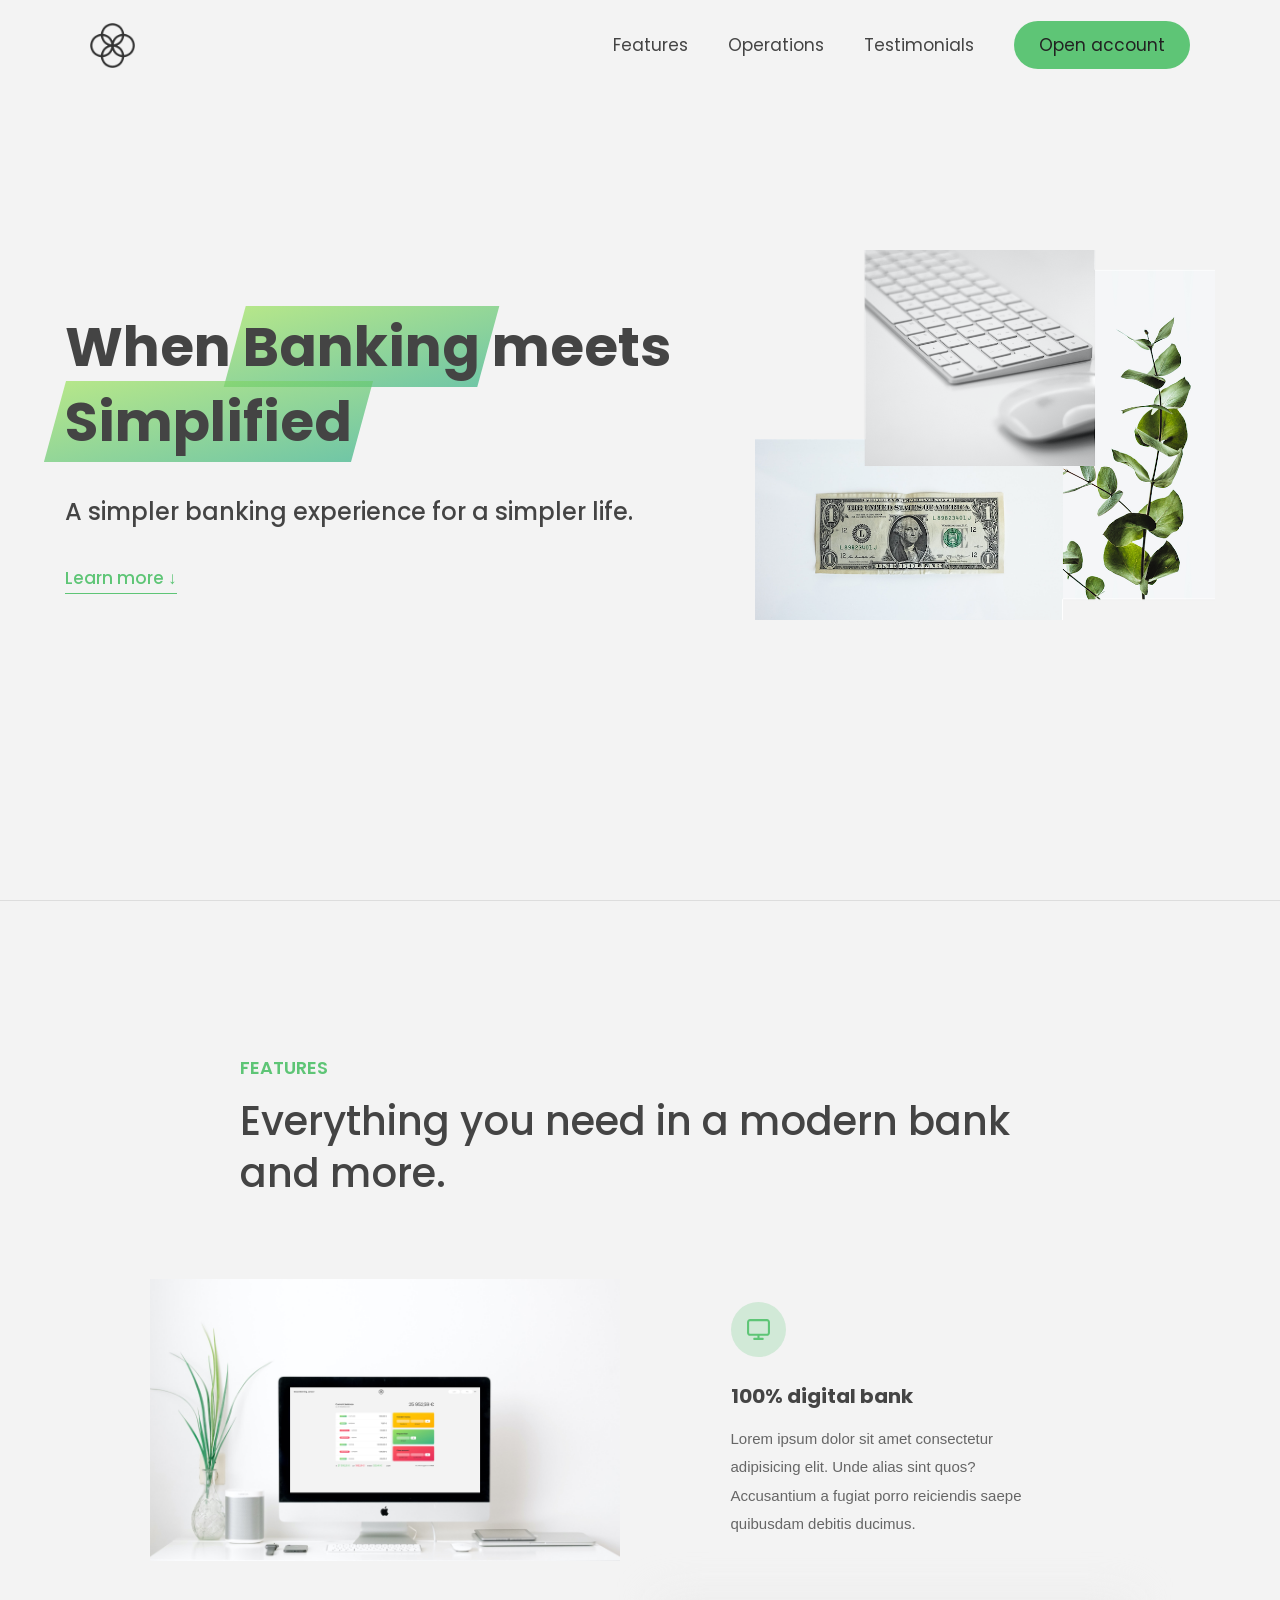
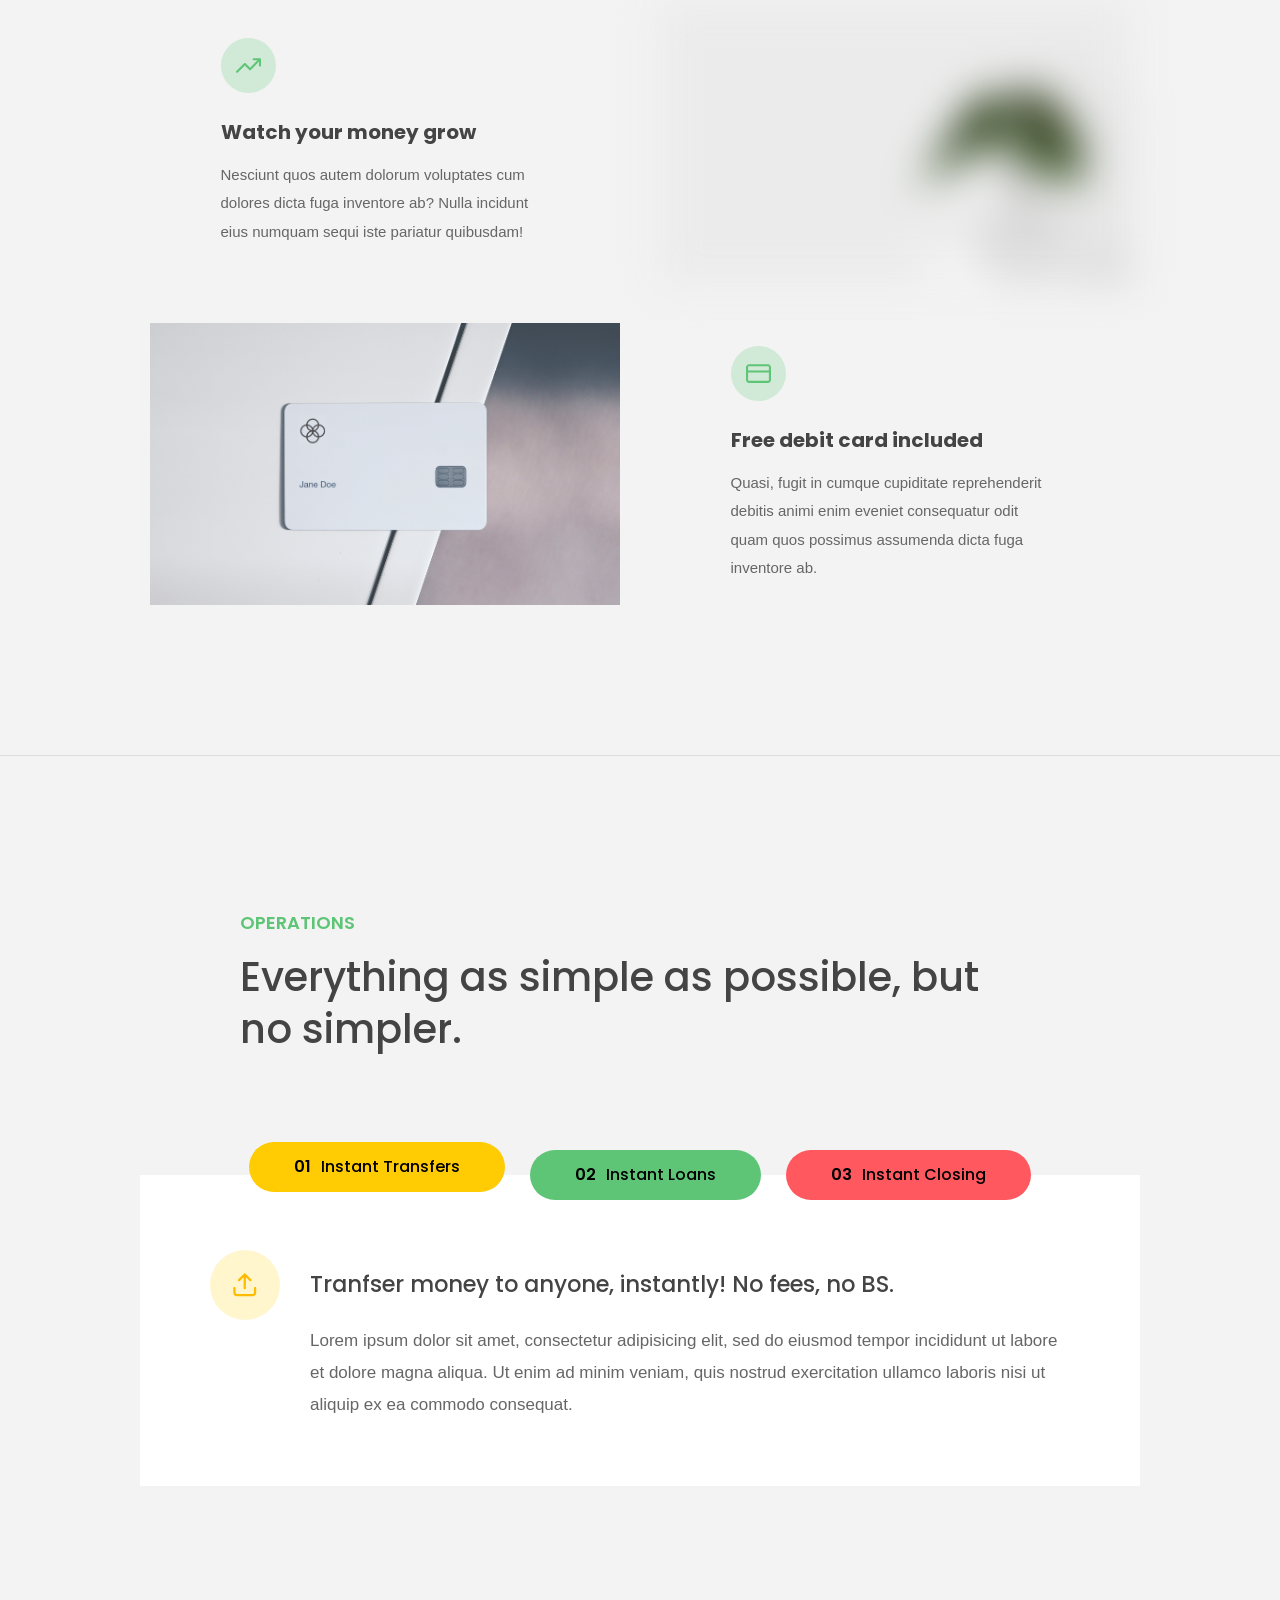
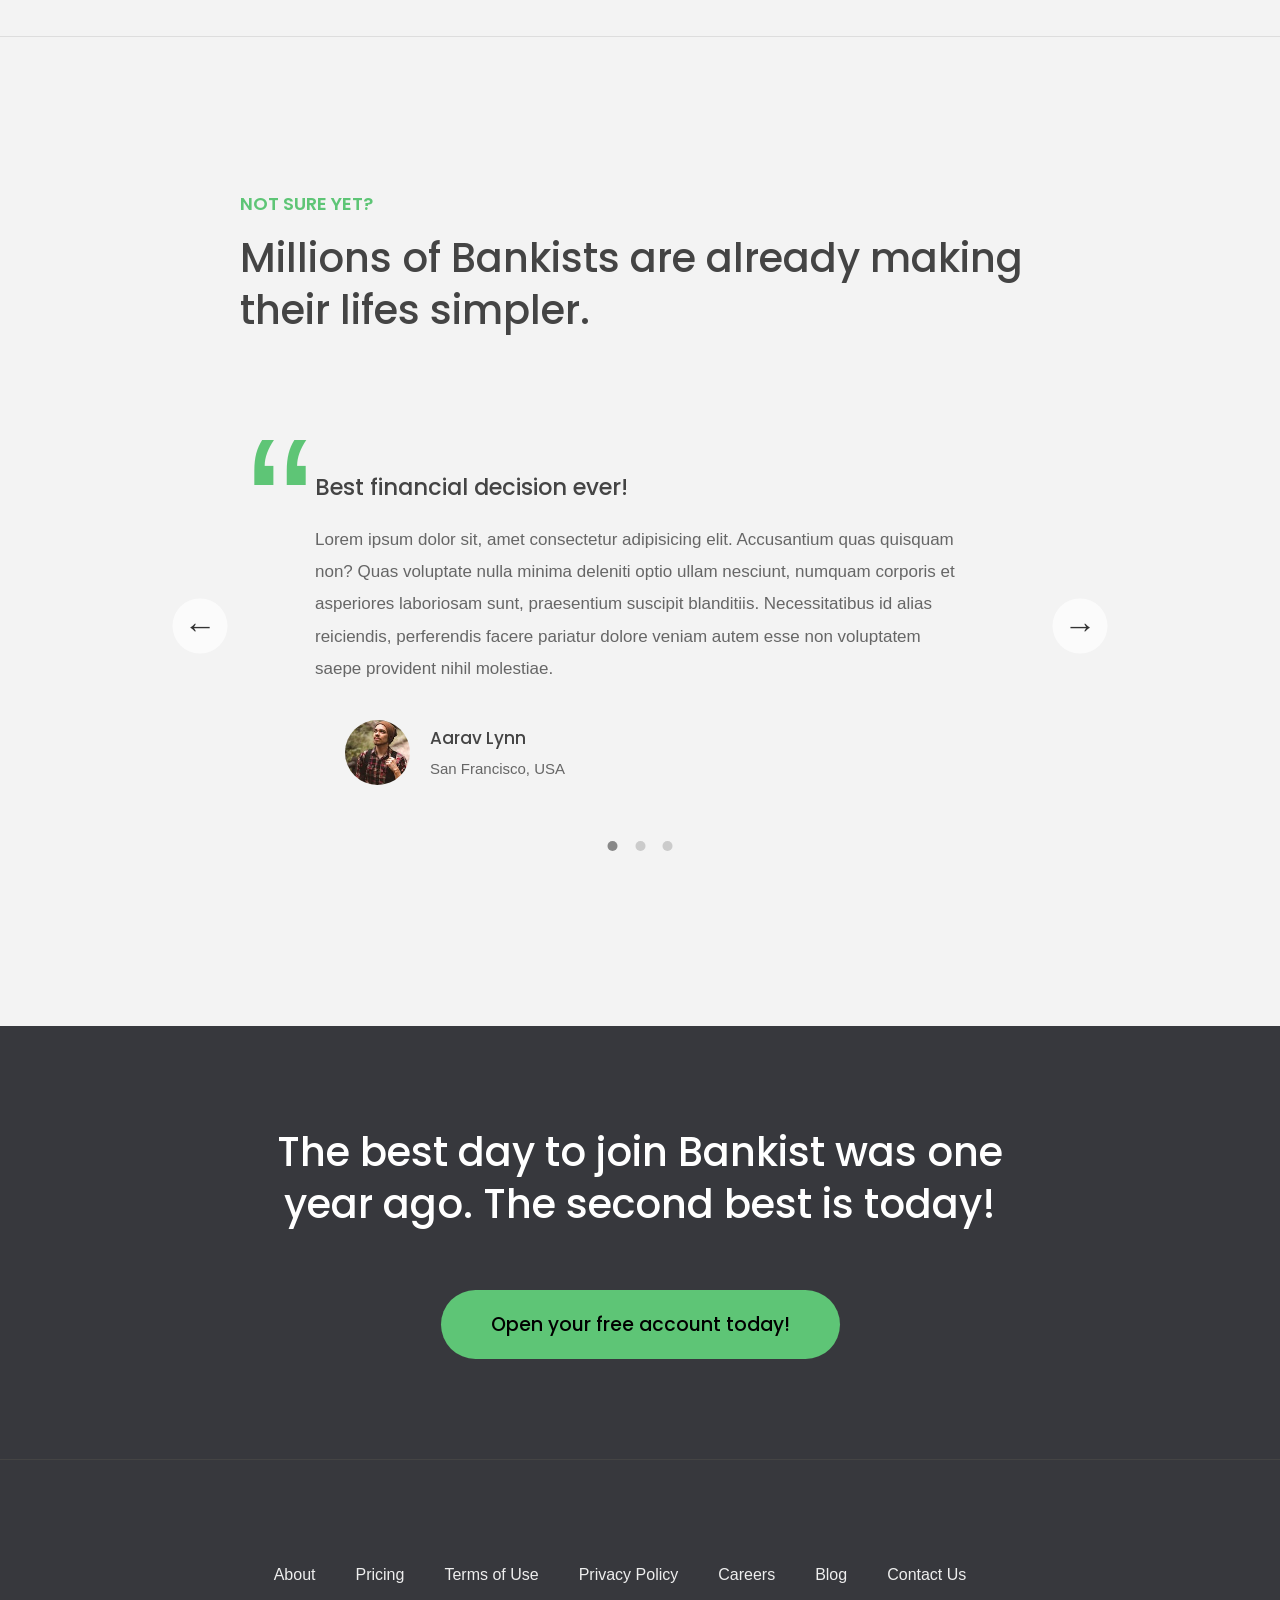
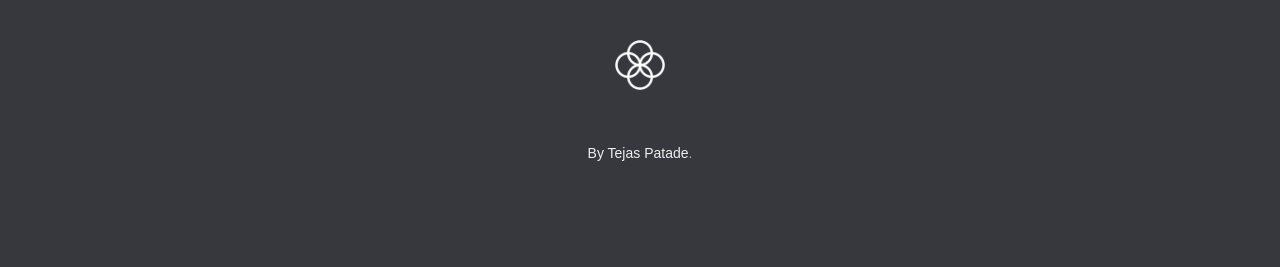
==== commit 9291924d: "Typo Fixed" ====
--- a/index.html
+++ b/index.html
@@ -4,21 +4,21 @@
         <meta charset="UTF-8" />
         <meta name="viewport" content="width=device-width, initial-scale=1.0" />
         <meta http-equiv="X-UA-Compatible" content="ie=edge" />
-        <link rel="shortcut icon" type="image/png" href="img/icon.png" />
+        <link rel="shortcut icon" type="image/png" href="img/favicon.ico" />
 
         <link
             href="https://fonts.googleapis.com/css?family=Poppins:300,400,500,600&display=swap"
             rel="stylesheet"
         />
         <link rel="stylesheet" href="style.css" />
-        <title>Bankist | Banking, Simplified</title>
+        <title>Bankify | Banking, Simplified</title>
         <script defer src="script.js"></script>
     </head>
     <body>
         <header class="header">
             <nav class="nav">
                 <img
-                    src="img/logo.png"
+                    src="logo.png"
                     alt="Bankist logo"
                     class="nav__logo"
                     id="logo"
